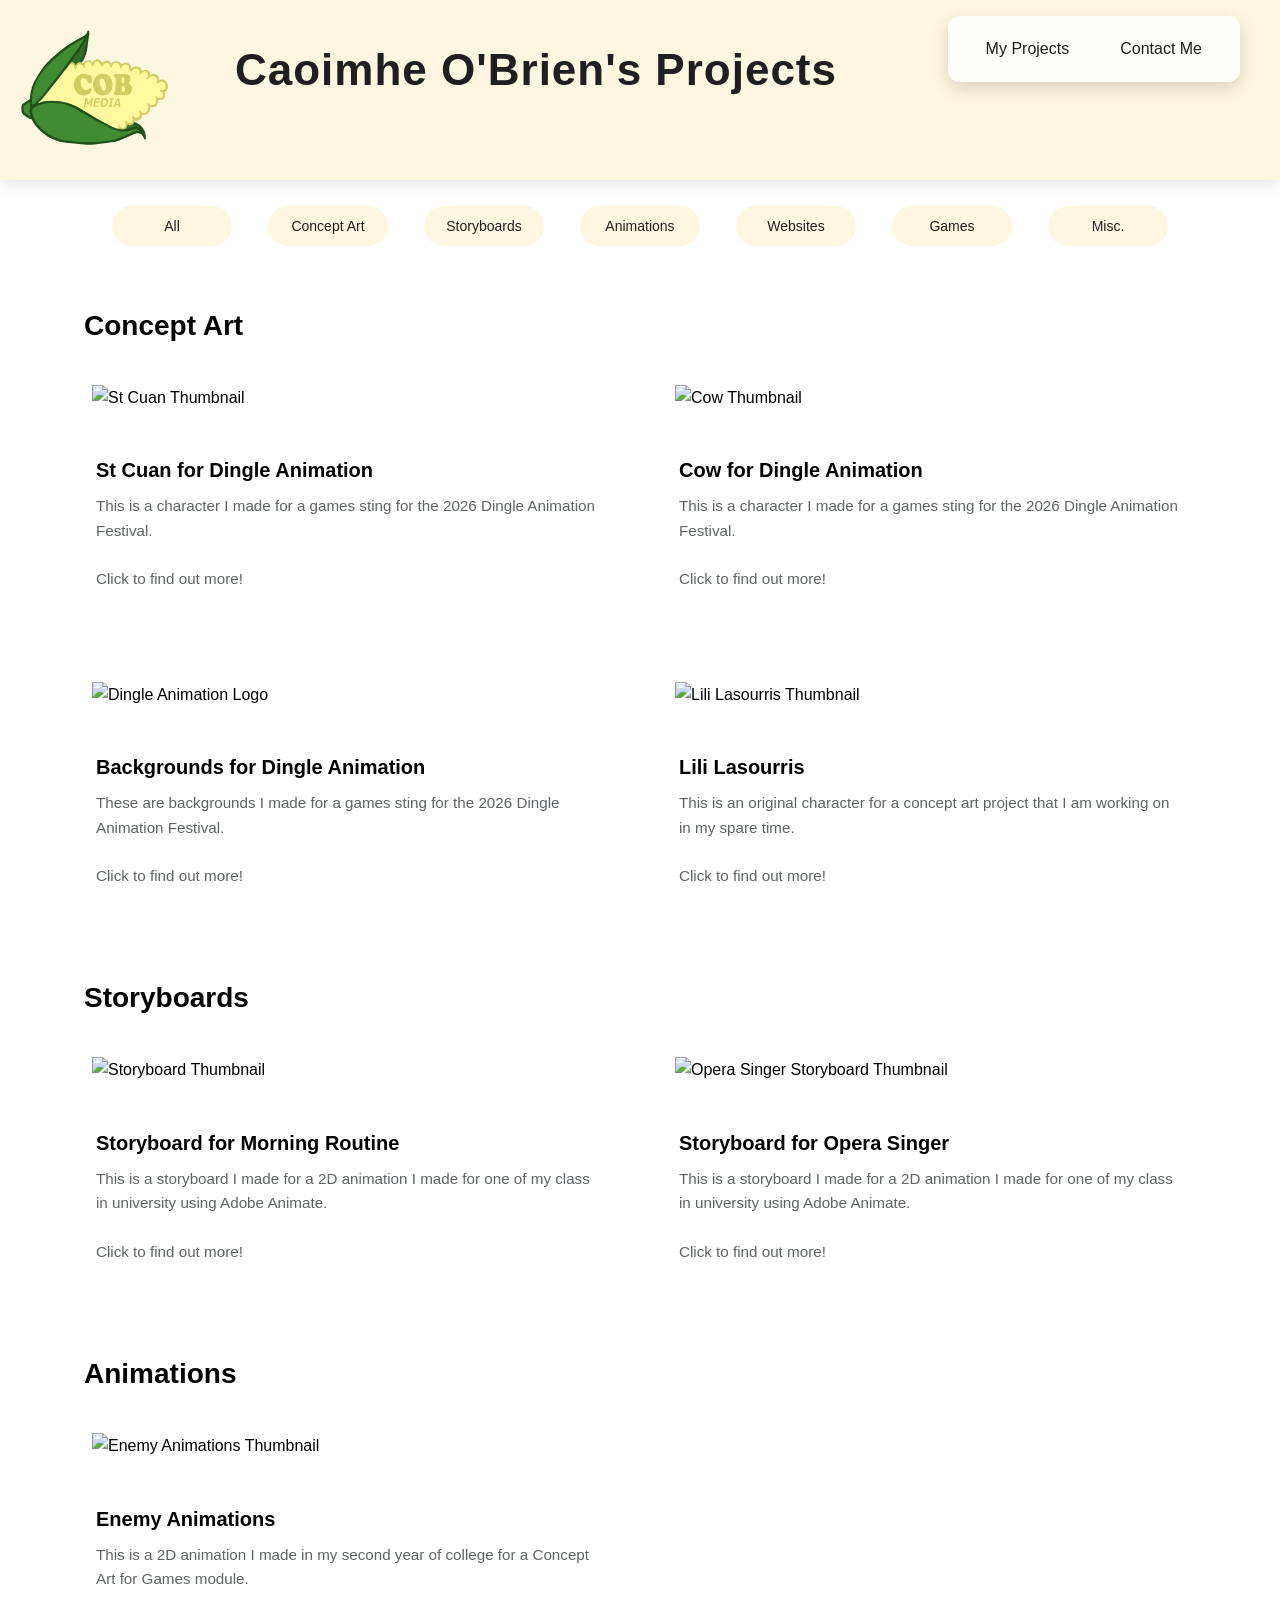
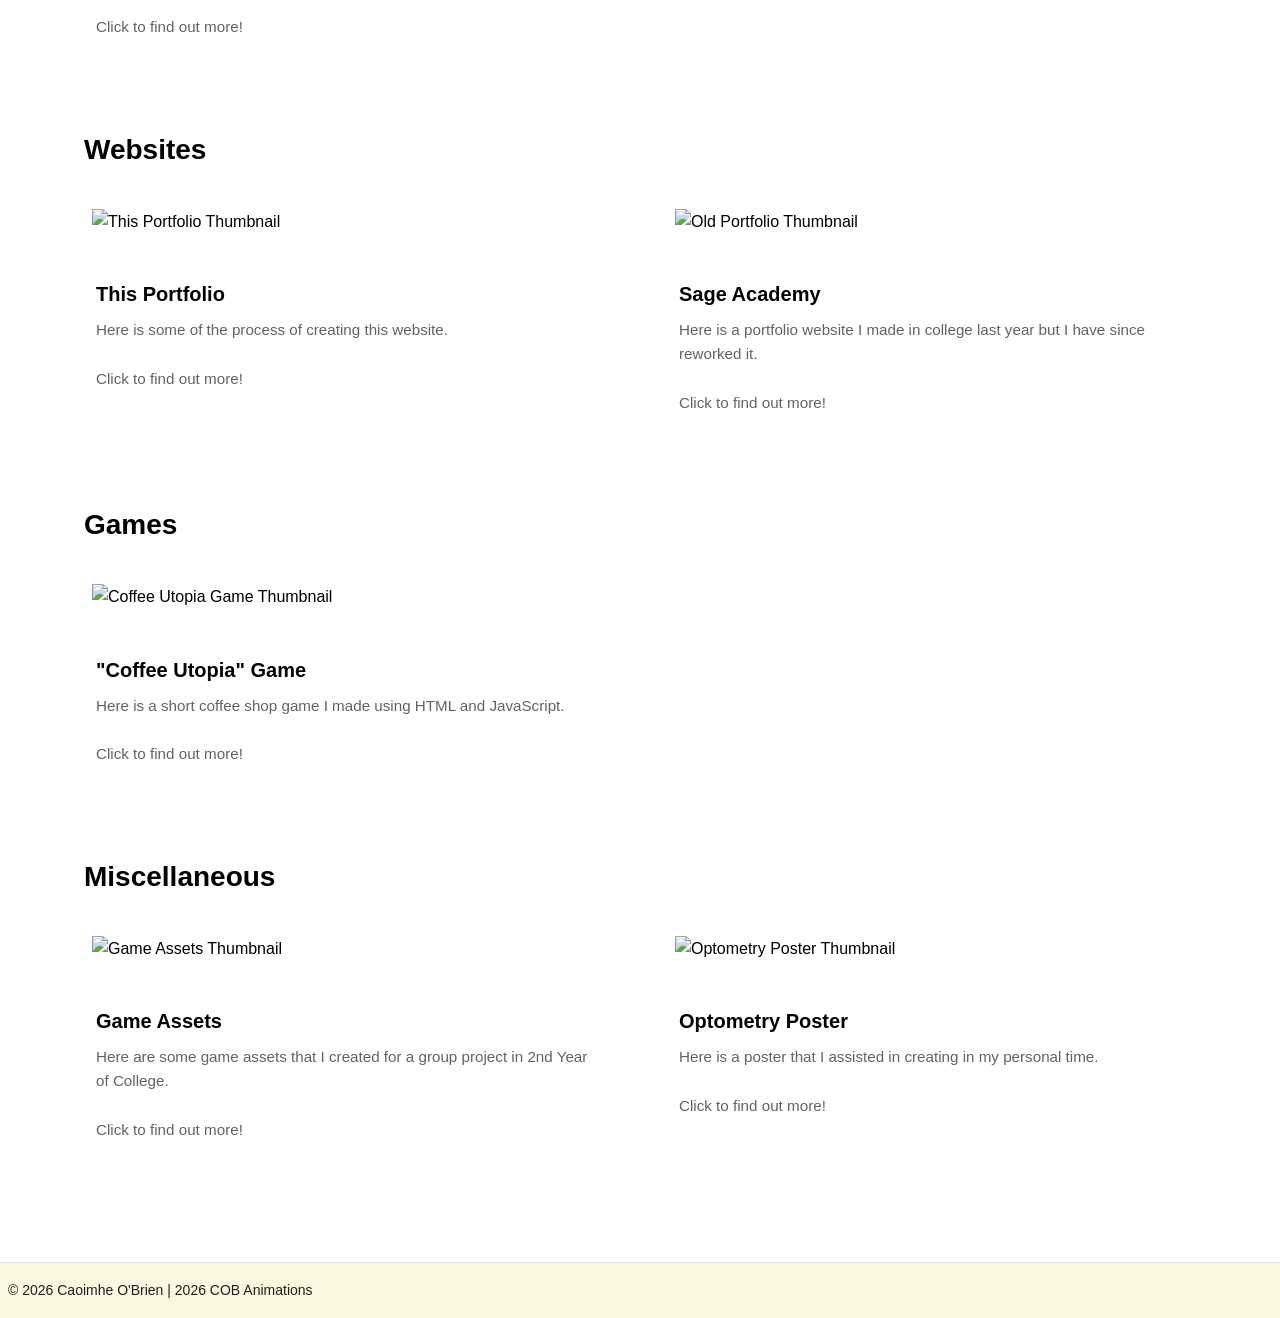
==== animation.html @ addc4f6d "Started on new structre - index, animation.html and uxui.html added" ====
<!DOCTYPE html>
<html lang="en">
<head>
    <!--@author Caoimhe O'Brien -->
    <meta charset="UTF-8">
    <meta name="viewport" content="width=device-width", initial-scale="1.0">
    <title>Caoimhe O'Brien Portfolio</title>
    <link rel="stylesheet" href="style.css">
    <link rel="icon" type="image/x-icon" href="Assets/Logos/cob_animations_logo_transparent.png">
</head>

<body>
    <header class="header">
        <div class="container">
            <div class="logo">
                <img src="Assets/Logos/cob_animations_logo_transparent.png" alt="Logo" id="logo-image">
            </div>
            <div id="PageTitle">
                <h1>Caoimhe O'Brien's Projects</h1>
            </div>
            <nav class="nav">
                <button class="hamburger" id="hamburger">
                    ☰
                </button>

                <ul class="nav-list">
                    <li id="projectsLink"><a href= "index.html" class="nav-link">My Projects</a></li>
                    <li id="contactLink"><a href="contact.html" class="nav-link">Contact Me</a></li>
                </ul>
            </nav>
        </div>
    </header>

    <div id="optionFilterBar">
            <button class ="filterButton" data-filter="all">All</button>
            <button class ="filterButton" data-filter="conceptArt">Concept Art</button>
            <button class ="filterButton" data-filter="storyboard">Storyboards</button>
            <button class ="filterButton" data-filter="animation">Animations</button>
            <button class ="filterButton" data-filter="website">Websites</button>
            <button class ="filterButton" data-filter="game">Games</button>
            <button class ="filterButton" data-filter="misc">Misc.</button>
    </div>

<main>
    <div id="projectsContainer">
        <div class ="section" data-category="conceptArt">
            <h1 data-category="conceptArt">Concept Art</h1>
            <div id="conceptArts">
                <div class="project" data-category="conceptArt" data-modal = "stCuanModal">
                    <img class="thumbnail" src="Assets/ConceptArt/St Cuan Thumbnail.png" alt="St Cuan Thumbnail">
                    <div class="TextDescription">
                        <h2>St Cuan for Dingle Animation</h2>
                        <p>This is a character I made for a games sting for the 2026 Dingle Animation Festival.
                        <br><br>Click to find out more!</p>
                    </div>
                </div>
                <div class="project" data-category="conceptArt" data-modal = "cowModal">
                    <img class="thumbnail" src="Assets/ConceptArt/CowThumbnail.png" alt="Cow Thumbnail">
                    <div class="TextDescription">
                        <h2>Cow for Dingle Animation</h2>
                        <p>This is a character I made for a games sting for the 2026 Dingle Animation Festival.
                        <br><br>Click to find out more!</p>
                    </div>
                </div>
                <div class="project" data-category="conceptArt" data-modal = "stingBGModal">
                    <img class="thumbnail" src="Assets/ConceptArt/AD - Logo BW - Horinzontal.png" alt="Dingle Animation Logo">
                    <div class="TextDescription">
                        <h2>Backgrounds for Dingle Animation</h2>
                        <p>These are backgrounds I made for a games sting for the 2026 Dingle Animation Festival.
                        <br><br>Click to find out more!</p>
                    </div>
                </div>
                <div class="project" data-category="conceptArt" data-modal="LiliLasourrisModal">
                    <img class="thumbnail" src="Assets/ConceptArt/Lili Lasourris Thumbnail.png" alt="Lili Lasourris Thumbnail">
                    <div class="TextDescription">
                        <h2>Lili Lasourris</h2>
                        <p>This is an original character for a concept art project that I am working on in my spare time. 
                        <br><br>Click to find out more!</p>
                    </div>
                </div>
            </div>
        </div>
        <div class="section" data-category="storyboard">
            <h1 data-category="storyboard">Storyboards</h1>
            <div id="storyboards">
                <div class="project" data-category="storyboard" data-modal = "MorningRoutineStoryboards">
                    <img class="thumbnail" src="Assets/ConceptArt/Storyboard_MorningRoutine_AllBoards.png" alt="Storyboard Thumbnail">
                    <div class="TextDescription">
                        <h2>Storyboard for Morning Routine</h2>
                        <p>This is a storyboard I made for a 2D animation I made for one of my class in university using Adobe Animate.
                        <br><br>Click to find out more!</p> 
                    </div>
                </div>
                <div class="project" data-category="storyboard" data-modal="operaSingerStoryboard">
                    <img class="thumbnail" src="Assets/Storyboard/Opera Singer Thumbnail.png" alt="Opera Singer Storyboard Thumbnail">
                    <div class="TextDescription">
                        <h2>Storyboard for Opera Singer</h2>
                        <p>This is a storyboard I made for a 2D animation I made for one of my class in university using Adobe Animate.
                        <br><br>Click to find out more!</p> 
                    </div>
                </div>
            </div>
        </div>
        <div class ="section" data-category="animation">
            <h1 data-category="animation">Animations</h1>
            <div id="animations">
                <div class="project" data-category="animation" data-modal = "enemiesAnimationModal">
                    <img class="thumbnail" src="Assets/EnemyAnimation/enemy1_idle.gif" alt="Enemy Animations Thumbnail">
                    <div class="TextDescription">
                        <h2>Enemy Animations</h2>
                        <p>This is a 2D animation I made in my second year of college for a Concept Art for Games module.
                        <br><br>Click to find out more!</p>
                    </div>
                </div>
                <div class="empty" data-category="animation">
                    <!--Empty "project block" to keep the grid happy-->
                </div>
            </div>
        </div>
        <div class ="section" data-category="website" >
            <h1 data-category="website">Websites</h1>
            <div id="websites">
                <div class="project" data-category="website" data-modal = "thisPortfolioModal">
                    <img class="thumbnail" src="Assets/Caoimhe_lOGO_NoBG.png" alt="This Portfolio Thumbnail"> 
                    <div class="TextDescription">
                        <h2>This Portfolio</h2>
                        <p>Here is some of the process of creating this website. 
                        <br><br>Click to find out more! </p>
                    </div>
                </div>
                <div class="project" data-category="website" data-modal = "SageAcademyModal">
                    <img class="thumbnail" src="Assets/SageAcademy/SageAcademy1.png" alt="Old Portfolio Thumbnail">
                    <div class="TextDescription">
                        <h2>Sage Academy</h2>
                        <p>Here is a portfolio website I made in college last year but I have since reworked it. 
                        <br><br>Click to find out more!</p>
                    </div>
                </div>
            </div>
        </div>
        <div class ="section" data-category="game">
            <h1 data-category="game">Games</h1>
            <div id="games">
                <div class="project" data-category="game" data-modal = "coffeeUtopiaModal">
                    <img class="thumbnail" src="Assets/Game/coffeeUtopia_Thumbnail.png" alt="Coffee Utopia Game Thumbnail">
                    <div class="TextDescription">
                        <h2>"Coffee Utopia" Game</h2>
                        <p>Here is a short coffee shop game I made using HTML and JavaScript.
                        <br><br>Click to find out more!</p>
                    </div>
                </div>

                <div class="empty" data-category="game">
                    <!--Empty "project block" to keep the grid happy-->
                </div>
            </div>
        </div>

        <div class ="section" data-category="misc">
            <h1>Miscellaneous</h1>
            <div id="misc">
                <div class="project" data-category="misc" data-modal = "gameAssetsModal">
                    <img class="thumbnail" src="Assets/GameAssetsroject/menu_screen.png" alt="Game Assets Thumbnail">
                    <div class="TextDescription">
                        <h2>Game Assets</h2>
                        <p>Here are some game assets that I created for a group project in 2nd Year of College.
                        <br><br>Click to find out more!</p>
                    </div>
                </div>
                <div class="project" data-category="misc" data-modal="optometryPosterModal">
                    <img class="thumbnail" src="Assets/OptometryPoster.jpg" alt="Optometry Poster Thumbnail">
                    <div class="TextDescription">
                        <h2>Optometry Poster</h2>
                        <p>Here is a poster that I assisted in creating in my personal time.
                        <br><br>Click to find out more!</p>
                    </div>
                </div>
            </div>
        </div>
    </div> <!-- End of projectsContainer -->
</main>


<!--Modals-->

<!------------------CONCEPT ART----------------------------->
<div id="stCuanModal" class="modal">
    <span class="close">&times;</span>
    <div class="modalContent">
        <h2>Behind This Project</h2>
            <div>
            <p>This is a character that I created for our Dingle Animation 2025 Sting. The theme was "An Phiast's Untold Story" so we decided that our would be "An Phiast, An Spiaire" so An Phiast was an undercover spy that went around to different villages making sure that there is no evil animals. 
                <br> <br>St Cuan is the villain of the game. I explored different styles and shapes for the character, I knew  I wanted him to have a long, looming presence and to be quite angular to contrast An Phiast. I explored different art styles. 
            </p>
        </div>
        <div class="gallery">
            <button class="previous" onclick="changeSlide(-1)"><</button>
            <div class="modalImage"><img src="Assets/ConceptArt/St Cuan Sketches.png" alt="Primary sketches">These are primary sketches for St Cuan.</div>
            <div class="modalImage"><img src="Assets/ConceptArt/Slide5.JPG" alt="Character moodboard">This is a moodboard for the character.</div>
            <div class="modalImage"><img src="Assets/ConceptArt/St Cuan's Staff.png" alt="Staff ideas">These are some ideas for St Cuan's staff. This did not make it into the final design or the game</div>
            <div class="modalImage"><img src="Assets/ConceptArt/CharacterTurnaround.png" alt="Final Character turnaround">This is the final character turnaround.</div>
            <button class="next" onclick="changeSlide(1)">></button>
        </div>
    </div>
</div>
<div id="cowModal" class="modal">
    <span class="close">&times;</span>
    <div class="modalContent">
        <h2>Behind This Project</h2>
        <div>
            <p>This is a character that I created for our Dingle Animation 2025 Sting. The theme was "An Phiast's Untold Story" so we decided that our would be "An Phiast, An Spiaire" so An Phiast was an undercover spy that went around to different villages making sure that there is no evil animals. 
                I explored different styles and shapes for the character, I knew I wanted her to be goofy and quite silly as she is a harmless character. She has an attitude and thinks that she is better than everyone so I juxta positioned her confidence with her hair and exaggerated shapes. 
                <br><br> Additionally, I incorporated vibrant colors and dynamic poses to reflect her energetic personality, making her relatable and endearing to the audience. 
                This approach not only enhances her visual appeal but also aligns with the lighthearted theme of the project, inviting viewers to connect with her story.
            </p>
        </div>
        <div class="gallery">
        <button class="previous" onclick="changeSlide(-1)"><</button>
        <div class="modalImage"><img src="Assets/ConceptArt/CowThumbnail.png" alt="Cow Thumbnail">This is a thumbnail for Cow. She is the funny hench-cow of St. Cuan</div>
        <div class="modalImage"><img src="Assets/ConceptArt/Slide6.JPG" alt="Character Moodboard">This is a moodboard for Cow.</div>
        <div class="modalImage"><img src="Assets/ConceptArt/cow.png" alt="Front View of Cow">This is a front view of the Cow character.</div>
        <button class="next" onclick="changeSlide(1)">></button>
        </div>
    </div>
</div>

<div id="stingBGModal" class="modal">
    <span class="close">&times;</span>
    <!-- Modal content -->
    <div class="modalContent">
        <h2>Behind This Project</h2>
        <img class="dingleLogo" src="Assets/ConceptArt/AD - Logo BW - Horinzontal.png" alt="Animation Dingle Logo">
        <div>
            <p>These are some backgrounds that I made for my Dingle Animation Game Sting 2026 I created 2 of the 5 locations for this game. </p>
        </div>
        <div class="gallery">
            <button class="previous" onclick="changeSlide(-1)"><</button>
            <div class="modalImage"><img src="Assets/ConceptArt/Background_AnPhiastCave.png" alt="Background for An Phiast's Cave"><p>This background depicts An Phiast's cave - a moody, atmospheric cavern used in the sting. This is where the characters have their "mission board", which holds their progress in the game.
                <br><br>Key choices: light from outside as the primary rim light, cool ambient fill for depth, textured rock surfaces, subtle fog and light shafts to suggest scale as well as waterfall, and small details (stalactites, stalagmites) to add story.</p>
            </div>
            <div class="modalImage">
                <img src="Assets/ConceptArt/LakeCorrailli.png" alt="Lake Corrailli">
                <p>This background depicts Lake Corrailli - the lake where An Phiast confronts St Cuan (spoiler I'm sorry).
                <br><br>Key choices: Lucious green grass and foilage surrounding the gorgeous blue lake.</p>
            </div>
            <button class="next" onclick="changeSlide(1)">></button>
        </div>
    </div>
</div>


<div id="LiliLasourrisModal" class="modal">
    <span class="close">&times;</span>
    <!-- Modal content -->
    <div class="modalContent">
        <h2>Behind This Project</h2>
        <div>
        <p>This is Lili Lasourris, a character that I made as concept art for a short film, "Lasourris Très Bizarre", which translates to "Very Strange Lasourris". It is a short film set in Marseilles, France which follows Lili, a young girl who is trying her best to navigate the complexities of her daily life.
        <br><br>Lili is a shy, young girl who does not have any whiskers, unlike the other rodents, this makes it hard for people to understand what she's feeling sometimes, she also finds it hard to read other peoples whiskers. She is the youngest of three, with her siblings having moved to the city, but Lili has committed herself to the quiet life.
        <br><br>She is a curious and determined girl who faces various challenges throughout the film as she is not like the other rodents in her village. This short film would explore these of growing up with a neurodivergency, family, culture and rural life.
        <br><br>Lasourris is a play on the words "La Souris" which means "the mouse" in French.
    </p>
        </div>
        <div class="gallery">
            <button class="previous" onclick="changeSlide(-1)"><</button>
            <div class="modalImage"><img src="Assets/ConceptArt/Lili Mouse - Base Design.png" alt="Lili Lasourris"></div>
            <div class="modalImage"><img src="Assets/ConceptArt/Lili Lasourris Moodboard.png" alt="Lili Lasourris Moodboard"></div>
            <div class="modalImage"><img src="Assets/ConceptArt/lilMouse_CharacterExploration.png" alt="Lili Lasourris Character Design"></div>
            <div class="modalImage"><img src="Assets/ConceptArt/lilMouse_Turnaround.png" alt="Lili Lasourris Character Turnaround"></div>
            <div class="modalImage"><video id="liliVideo" width="300" height="400" controls><source src="Assets/ConceptArt/lilMouse_EyeAnimatiom.mp4" type="video/mp4">Oops, this browsers cannot play this video</video></div>
            <button class="next" onclick="changeSlide(1)">></button>
        </div>
    </div>
</div>

<!------------------STORYBOARDS----------------------------->
<div id="MorningRoutineStoryboards" class="modal">
    <span class="close">&times;</span>
    <div class="modalContent">
        <h2>Behind This Project</h2>
        <div>
            <p>These are the storyboards for a 2D animatic I made for one of my class in university using Adobe Animate. The animatic is about a character's morning routine and the storyboards were created to plan out the different scenes and shots.
                <br><br>Our class was told to create a storyboard for "something" and so I decided to put together my morning routine, to reflect on how I take certain, seemingly mundane, aspects of my day for granted. It was also an early morning class so, my morning routine was still on my mind.  
                <br><br>Once I had chosen an idea, I wrote a basic script and colour coded it. Upon finishing the script, I created rough thumbnails for each of the shots. I paid attention to the composition and framing of each panel to ensure that it would be visually appealing and effective in conveying the story.
                <br><br>Using the thumbnails I created an in-depth story board using Adobe Photoshop. I chose not to use colour in my animatic as Ireland most often has dull, foggy mornings. Once I finished the panels I put them together in Adobe Animate and After Effects to add sound and other sound effects that I found on youtube/ recorded myself. All SFX are not copyrighted and are free to use. The vocals were recorded by my classmate; Liam Treacy.
            </p>
        </div>
        <div class="gallery">
            <button class="previous" onclick="changeSlide(-1)"><</button>
            <div class="modalImage"><img src="Assets/ConceptArt/Storyboard_MorningRoutine_AllBoards.png" alt="Storyboard Thumbnail">This is the full storyboard</div>
            <div class="modalImage"><video id="morningRoutineVideo" width="600" height="400" controls><source src="Assets/ConceptArt/MorningRoutine_Animatic.mp4" type="video/mp4">Oops, this browsers cannot play this video</video><br>Here is the animatic from this storyboard.</div>
            <div class="modalImage"><img src="Assets/ConceptArt/Amy_ShouldersBackDown.png" alt="Concept art of Amy the main character">Concept art of the "Amy", the character in the animatic.</div>
            <div class="modalImage"><img src="Assets/ConceptArt/Morning Routine Script.png" alt="Panel 3 of the storyboard">Here is the end of the script with my notes highlighted. <br>Yellow was for setting, purple for props, blue for character action, red for camera action & effects in green.<br></div>
            <div class="modalImage"><img src="Assets/ConceptArt/1.png" alt="First panel of the storyboard">First panel of the storyboard with the notes from my script.</div>
            <div class="modalImage"><img src="Assets/ConceptArt/2_NoAmy.png" alt="Amy's wardrobe">Amy's Wardrobe - the background of panel 2 without Amy</div>
            <div class="modalImage"><img src="Assets/ConceptArt/2.png" alt="Panel 2 of the storyboard">Panel 2 of the storyboard - with Amy and my notes.</div>
            <div class="modalImage"><img src="Assets/ConceptArt/7.png" alt="7th panel of the storyboard">Seventh panel of the storyboard</div>
            <div class="modalImage"> <img src="Assets/ConceptArt/8_CarGone_notpanel.png" alt="Moodboard for the animation">Town background in the animatic</div>
            <div class="modalImage"><img src="Assets/ConceptArt/11.png" alt="Final panel of the storyboard">Final panel of the storyboard</div>
            <button class="next" onclick="changeSlide(1)">></button>
        </div>
    </div>
</div>

<div id="operaSingerStoryboard" class="modal">
    <span class="close">&times;</span>
    <div class="modalContent">
        <h2>Behind This Project</h2>
        <div>
            <p>These are the storyboards for a 2D animation I made for one of my class in university using Adobe Animate. We had to create an "unconventional representation of time".
            <br><br>I started by throwing all my ideas into a mindmap using Figma, then from those ideas I took my top 3 and presented them to my lecturer. Based on his advice and insight, I chose my idea which I named "The Celestial Performer". Originally I wanted to depict a dancer moving across the stage but due to time constaints I went with a singer instead as it still conveyed the spirit of the idea.
            <br><br>
            </p>
        </div>
        <div class="gallery">
            <button class="previous" onclick="changeSlide(-1)"><</button>
            <div class="modalImage"><img src="Assets/Storyboard/Opera Singer with Moon Clock Full Storyboard.png" alt="Full storyboard for Opera Singer with Moon Clock"></div>
            <div class="modalImage"><img src="Assets/Storyboard/Opera Singer Brainstorm.png" alt="Brainstorm of ideas for unconventional representation of time"></div>
            <button class="next" onclick="changeSlide(1)">></button>
        </div>
    </div>
</div>
<!------------------ANIMATIONS----------------------------->
<div id="enemiesAnimationModal" class="modal">
    <span class="close">&times;</span>
    <!-- Modal content -->
    <div class="modalContent">
        <h2>Enemy Animation</h2>
        <div>
            <p>
                I created this 2D animation as part of a Concept Art for Games module in Semester 1 of Year 2 of my degree.
            <br><br>The animation was created using a pixelated art style to give it a retro feel. I used a limited color palette to create a cohesive look and feel for the animation.
            <br><br> I started by sketching out the basic design for the enemy character. I then created a series of frames for the animation using a software called Aesprite, focusing on the movement and actions of the character.
            <br><br> I used a combination of traditional animation techniques and digital tools to create the animation. I made sure to pay attention to the timing and spacing of the animation to ensure that it was smooth and fluid, especially since it was going ot be used in a game.
            <br><br> Overall, I am very happy with how this animation turned out. It showcases my skills as an animator and my ability to create engaging and visually appealing content.
            </p>
        </div>
        <div class="gallery">
        <button class="previous" onclick="changeSlide(-1)"><</button>
        <img class="modalImageEnemy" src="Assets/EnemyAnimation/Enemy_Thumbnail.png" alt="Character Turnaound">
        <img class="modalImageEnemy" src="Assets/EnemyAnimation/enemy1_idle.gif" alt="Enemy Idle Animation">
        <img class="modalImageEnemy" src="Assets/EnemyAnimation/enemy1_shooting.gif" alt="Enemy Attack Cycle Animation">
        <img class="modalImageEnemy" src="Assets/EnemyAnimation/enemy1_expire.gif" alt="Enemy Expire Animation">
        <button class="next" onclick="changeSlide(1)">></button>
        </div>
    </div>
</div>

<!------------------WEBSITES---------------------------
<div id="SageAcademyModal" class="modal">
    <span class="close">&times;</span>
    Modal content 
    <div class="modalContent">
        <h2>Sage Academy</h2>
        <div>
            <p>Here is the link to the live page for this website: <a href="https://caoimheobrien.github.io/WebUIDesign_2025GroupProject/">Sage Academy Live link</a></p>
            <p>Here is the link to the GitHub repo: <a href="https://github.com/CaoimheOBrien/WebUIDesign_2025GroupProject">GitHub Link</a></p>
            <p>
                This website was created as a group project for my Web UI Design module in Semester 2 of Year 2 of my degree.
                <br><br>Our group was tasked with creating a website for a fictional educational institution called "Sage Academy". The website was to be designed to attract potential students and provide information about the courses and programs offered by the academy.
                <br><br>As a group, we started by researching other educational websites to get an idea of what worked well and what didn't. We also brainstormed ideas for the layout and design of the website.
                <br><br>Once we had a solid plan in place, we divided the work among the group members. I moved towards a leadership role in this project, as I had more experience with web design and development than some of the other group members. I took on the role of project manager, ensuring that everyone was on track and that the project was progressing smoothly.
                <br><br>We used PenPot to create wireframes and prototypes for the website. This allowed us to visualize the layout and design of the website before we started coding.
                <br><br>I was tasked with creating the sign-in, contact us, and quizzes pages for the website. I also created several components that were used throughout the site, such as buttons, cards and forms.
                <br><br>We used a combination of HTML, CSS, and JavaScript to create the website. We also made sure to optimize the website for mobile devices, as we knew that many potential students would be accessing the site from their phones.
                <br><br>Overall, I am very proud of the work that our group did on this project. The website turned out great, and I learned a lot about working through conflict resolution and collaboration in a team setting.
            </p>
            <div class="gallery">
                <button class="previous" onclick="changeSlide(-1)"><</button>
                    <div class="modalImage"><img src="Assets/SageAcademy/SageAcademy1.png" alt="Sage Academy page"> This is our home page. There were 2 types of accounts for this website: student and staff member.</div>
                    <div class="modalImage"><img src="Assets/SageAcademy/SageAcademy3.png" alt="Sage Academy page">Upon choosing their affiliation,users are then asked to log in.</div>
                    <div class="modalImage"><img src="Assets/SageAcademy/SageAcademy3.2.png" alt="Sage Academy page">Our sign-in page included fields for username and password, and were checked for validity.</div>
                    <div class="modalImage"><img src="Assets/SageAcademy/SageAcademy3.3.png" alt="Sage Academy page"></div>
                    <div class="modalImage"><img src="Assets/SageAcademy/SageAcademy4.1.png" alt="Sage Academy page">This is the "QUIZ" section, which I worked on. Students could take quizzes provided by their lecturers.</div>
                    <div class="modalImage"><img src="Assets/SageAcademy/SageAcademy4.2.png" alt="Sage Academy page">The users were provided with their answers in real time, set by the lecturer.</div>
                    <div class="modalImage"><img src="Assets/SageAcademy/SageAcademy4.3.png" alt="Sage Academy page"></div>
                    <div class="modalImage"><img src="Assets/SageAcademy/SageAcademy2.png" alt="Sage Academy page">This is the "CONTACT US" page, which I also worked on.</div>
                <button class="next" onclick="changeSlide(1)">></button>
            </div>
        </div>
    </div>
</div>

<div id="oldPortfolioModal" class="modal">
    <span class="close">&times;</span>
    - Modal content -
    <div class="modalContent">
        <h2>My Old Portfolio</h2>
        <img class="modalImageOP" src="Assets/OldPortfolio/OldPortfolio_Thumbnail.png" alt="This Portfolio Thumbnail">
        <div>
            <p>
                Here is the link to the live page for this website: <a href="https://caoimheobrien.github.io/Portfolio_CaoimheOBrien_LiborsClass/">Old Portfolio Live link</a></p>
            <p>Here is the link to the GitHub repository: <a href="https://github.com/CaoimheOBrien/Portfolio_CaoimheOBrien_LiborsClass">Repo for old portfolio</a></p>
            <p> I created this portfolio website as part of my Web UI  a Design module in Semester 2 of Year 2 of my degree.
            <br><br>The website was designed to showcase my skills and experience as a web designer and developer. I wanted to create a website that was visually appealing, easy to navigate, and provided a sense of who I was not only as a designer but also as a creative.
            <br><br> I started out by looking at other portfolio websites for inspiration. I took note of the layouts, color schemes, and typography that I liked and used them to inform my own design. I liked the use of dark colours in a lot of the sites but when I implemented into my own site, I don't think it came across as well.
            <br><br> I used PenPot to create wireframes and prototypes for the website. This allowed me to visualize the layout and design of the website before I started coding.
            <br><br> I used a combination of HTML, CSS, and JavaScript to create the website. I made sure to optimize the website for mobile devices, as I knew that many potential employers would be accessing the site from their phones.
            <br><br> When I first finnished this project I was very happy with its outcome but now I feel that it does not accurately represent my skills and personality as a designer. I have learned a lot since creating this website, so I created a new portfolio that better reflects who I am and what I can do under the guidance of my internship at UNUM.
            </p>
        </div>
        <img class="modalImageOP" src="Assets/OldPortfolio/Notes-and-Research_Portfolio.png" alt="Notes and research on my old portfolio">
        <img class="modalImageOP" src="Assets/OldPortfolio/Portfolio_HOME_old.png" alt="My old portfolio home page">
        <img class="modalImageOP" src="Assets/OldPortfolio/Portfolio_PROJECTS_old.png" alt="My old portfolio projects page">
        <img class="modalImageOP" src="Assets/OldPortfolio/Portfolio_PROJECTS_ReadMoreToggled_old.jpeg" alt="My old portfolio projects page with read more toggled">
        <img class="modalImageOP" src="Assets/OldPortfolio/Portfolio_CONTACT_old.png" alt="My old portfolio contact me page">
    </div>
</div> -->

<!------------------GAMES----------------------------->
<div id="coffeeUtopiaModal" class="modal">
    <span class="close">&times;</span>
    <!-- Modal content -->
    <div class="modalContent">
        <h2>CoffeeUtopia</h2>
        <img class="modalImage" src="Assets/Game/coffeeUtopia_Thumbnail.png" alt="Screenshot of Coffee Utopia Game">
        <div>
            <p>
                I created this 2D game as part of a UI prototyping module in Semester 1 of Year 2 of my degree. Our prompt was to make a game based on the theme of "Utopia" and I felt that my perfect utopia was a nice cozy coffee shop.
                <br><br>I first created all the assets for this game in Aesprite, using a pixelated art style to give it a retro feel. I used a limited color palette to create a cohesive look and feel for the game as I watned it to have a "cozy" vibe.
                <br><br> I then used HTML, CSS, and JavaScript to create the game. This was the first time I had used the canvas function in HTML so it was really fun to explore this because it was like I was coding in C++ which I hadd done in my first year of university.
                <br><br> I made sure to pay attention to the user experience and interface design to ensure that the game was intuitive; just in case a user got confused there is a list of instructions in the top left corner of the game screen. 
                <br><br> Unlike my other projects, this was hosted on codeberg which is an alternative to GitHub, however I prefer GitHub as it is easier to launch pages and more widely used.
                <br><br> Overall, I am very happy with how this game turned out. It showcases my skills as a game designer and my ability to create engaging and visually appealing content.
            </p>
        </div>
        <img class="modalImage" src="Assets/Game/coffeeUtopia_Thumbnail.png" alt="Coffee Utopia Game Screenshot 1">
    </div>
</div>


<!------------------MISC.----------------------------->
<div id="gameAssetsModal" class="modal">
    <span class="close">&times;</span>
    <!-- Modal content -->
    <div class="modalContent">
        <h2>Games Assets</h2>
        <div>
            <p>
                I created these game assets for a project last year in my degree. I used Aesprite to create these pixelated assets.
                <br><br> I created a variety of assets including characters, enemies, and backgrounds. We also had to create 2 spalsh screens for the game so I chose the menu screen and the restart screen.
                <br><br>I used a limited color palette to create a cohesive look and feel for the game. I wanted there to a be a contrast between the characters, enemies and the backgrounds so I used brighter colors for the characters and more muted colors for the backgrounds as well as having a completely different plaette for the enemies.
                <br><br> I made sure to pay attention to the details of each asset, ensuring that they were visually appealing and fit within the overall aesthetic of the game. We were going to code this game but were unable ot complete due to time constraints and clashes without projects going on at the time.
                <br><br> Overall, I am very happy with how these assets turned out.
            </p>
        </div>
        <div class="gallery">
            <button class="previous" onclick="changeSlide(-1)"><</button>
            <img class="modalImage" src="Assets/GameAssetsroject/menu_screen.png" alt="Enemy Animation Thumbnail">
            <img class="modalImage active" src="Assets/GameAssetsroject/restart_screen.png" alt="Game Screenshot 1">
            <img class="modalImage" src="Assets/GameAssetsroject/bg1.png" alt="Game Screenshot background">
            <img class="modalImage" src="Assets/GameAssetsroject/bg2.png" alt="Game Screenshot background">
            <img class="modalImage" src="Assets/GameAssetsroject/enemy1.png" alt="Game Enemy 1">
            <img class="modalImage" src="Assets/GameAssetsroject/enemy2.png" alt="Game Enemy 2">
            <img class="modalImage" src="Assets/GameAssetsroject/hero.png" alt="Game Hero">
            <button class="next" onclick="changeSlide(1)">></button>
        </div>
    </div>
</div>

<div id="optometryPosterModal" class="modal">
    <span class="close">&times;</span>
    <!-- Modal content -->
    <div class="modalContent">
        <h2>Optometry Poster</h2>
        <div>
            <p>
                This is a poster that I worked on in my personal time. I worked with an optometrist to create a poster to highlight certain statistics about eye health that they had recently written a paper on. He wanted an aide for his presentation to the Eurpopean Union of Optometry.
                <br><br> In addition to working with the author on the design and typography of the poster for display I also assisted with the data analysis and am named co-author of this academic peer-reviewed publication which was published / displayed at the 2025 European Academy of Optometry & Optics in Ljubljana. 
                <br><br> I used Adobe Photoshop to create the poster, focusing on a clean and professional design. I used a combination of images and text to create a visually appealing poster that would catch the attention of potential patients.
                <br><br> I made sure to pay attention to the typography and layout of the poster to ensure that it was easy to read and understand. I used a color scheme that was consistent with the optometrist's branding, using blues and greens to create a calming and professional look as well as ensuring that it could be read by people with a variety of different levels of colour blindess. 
                <br><br> Overall, I am very happy with how this poster turned out. It showcases my skills as a graphic designer and my ability to create engaging and visually appealing content. I am also very proud to have co-authored this publication and to have contributed to the field of optometry in this way.
            </p>
        </div>
        <img class="modalImageOPPos" src="Assets/OptometryPoster.jpg" alt="Optometry Poster">
    </div>
</div>

    <script src="script.js"></script>

</body>

<footer>
    <span style="position: static; align-content: end;"><p>&copy; 2026 Caoimhe O'Brien | 2026 COB Animations </p></span>
</footer>
</html>
---- style.css ----
/*Author: Caoimhe O'Brien*/
@charset "UTF-8";

/*----------------------------------------------------------------------------------------------------------------------*/
/* Global Styles */
:root {
    --accent: #004d06;
    --accent-light: #c1e284;
    --light-text: #5f6368;
    --card-bg: #fdf7e1;
    --border-radius: 1.25rem;
    --transition: all 0.3s ease;
    --shadow: 0 4px 16px rgba(0, 0, 0, 0.1);
    --max-width: 1200px;
    --min-height: 60vh;
    --font-heading: 'Poppins', sans-serif;
    --font-body: 'Inter', sans-serif;
}

* {
    margin: 0;
    padding: 0;
    box-sizing: border-box;
}

html, body {
    font-family: var(--font-body);
    color: var(--text-color);
    background-color: var(--bg-color);
    scroll-behavior: smooth;
    line-height: 1.6;
}

img {
    max-width: 100%;
    display: block;
    border-radius: var(--border-radius);
    transition: var(--transition);
}

/*----------------------------------------------------------------------------------------------------------------------*/
/* Header and Navigation Bar Styles */
.header{
    width: 100%;
    height: 180px;
    background: var(--card-bg);
    box-shadow: var(--shadow);
    padding: 1rem 2rem;
    position: relative;
    top: 0;
    animation: fadeIn 0.8s ease;
}

header .container {
    max-width: var(--max-width);
    margin: 0 auto;
    display: flex;
    align-items: center;
    justify-content: space-between;
}


#logo-image {
    width: 150px;
    height: 150px;
    position: absolute;
    top: 20px;
    left: 20px;
    transition: transform 0.5s ease;
    transform-origin: center;
}

#logo-image:hover {
    transform: rotate(-6deg) scale(1.9);
}

#PageTitle h1 {
    font-family: var(--font-heading);
    font-size: 2.75rem;
    color: var(--accent-color);
    letter-spacing: 1px;
    animation: slideUp 0.6s ease-in;
}

#PageTitle{
    position: absolute;
    top: 35px;
    left: 235px;
    font-size: 24px;
    color: #1F1F1F;
    font-weight: 24;
}



nav {
    display: flex;
    gap: 20px;
    align-items: center;
    justify-content: flex-end;
    padding: 10px 20px;
    background: rgba(255, 255, 255, 0.85); 
    border-radius: 12px;
    box-shadow: 0 6px 18px rgba(0, 0, 0, 0.15);
    font-weight: 500;
    transition: all 0.3s ease;
}

nav ul {
    display: flex;
    list-style: none;
    margin: 0;
    padding: 0;
    gap: 15px;
}

nav li a {
    display: flex;
    align-items: center;
    justify-content: center;
    padding: 10px 18px;
    text-decoration: none;
    color: #1f1f1f;
    font-size: 16px;
    border-radius: 8px;
    transition: all 0.3s ease;
}

nav li a:hover {
    background-color: var(--accent-color); 
    color: var(--accent);
    transform: scale(1.1);
    box-shadow: 0 6px 12px rgba(0, 0, 0, 0.2);
}

nav li a.active {
    background-color: #a870c2;
    color: #fff;
}

.hamburger {
    display: none;
    font-size: 1.8rem;
    cursor: pointer;
}

/*----------------------------------------------------------------------------------------------------------------------*/
/* Home Styles */
#homeContainer{
    max-width: var(--max-width);
    min-height: var(--min-height);
    margin: 0 auto;
    display: grid;
}

#homeButtons{
    display: flex;
    align-items: center;
    justify-content: flex-end;
    list-style: none;
    margin: 0;
    padding: 0;
    gap: 15px;
}

.homeButton{
    width: 450px;
    height: 100px;
    margin: 60px;

    background: var(--card-bg);
    border: 4px solid var(--accent-color);
    border-radius: var(--border-radius);
    padding: 1rem 3rem;
    font-size: 48px;
    color: #1F1F1F;
    cursor: pointer;
    transition: var(--transition);
    position: relative;
    overflow: hidden;

}

/*----------------------------------------------------------------------------------------------------------------------*/
/* Filter Bar Styles */
#optionFilterBar{
    display: flex;
    justify-content: center;
    gap: 1rem;
    flex-wrap: wrap;
    animation: fadeIn 0.8s ease;
}

.filterButton{
    width: 150px;
    height: 40px;
    margin: 30px;

    background: var(--card-bg);
    border: 1px solid var(--accent-color);
    border-radius: var(--border-radius);
    padding: 0.6rem 1.2rem;
    font-size: 18px;
    color: #1F1F1F;
    cursor: pointer;
    transition: var(--transition);
    position: relative;
    overflow: hidden;
}


.filterButton:hover{
    background-color: var(--accent-light);
    border-radius: 5px;
    box-shadow: #7f7f7f 2px 2px 2px;
}

.filterButton::before {
    content: '';
    position: absolute;
    inset: 0;
    background: var(--accent-color);
    transform: translateY(100%);
    transition: transform 0.3s ease;
    z-index: 0;
}

.filterButton:hover::before,
.filterButton.active::before {
    transform: translateY(0.2);
}

.filterButton span {
    position: relative;
    z-index: 1;
    color: var(--text-color);
    transition: color 0.3s ease;
}

.filterButton:hover span,
.filterButton.active span {
    color: white;
}

/*----------------------------------------------------------------------------------------------------------------------*/
/* Project Styles */
#projectsContainer{
    max-width: var(--max-width);
    margin: 0 auto;
    padding: 2rem;
    display: grid;
    gap: 3rem;
}

.section h1 {
    font-family: var(--font-heading);
    font-size: 1.75rem;
    color: var(--accent-color);
    border-left: 4px solid var(--accent-color);
    padding-left: 0.75rem;
    margin-bottom: 1rem;
    animation: fadeIn 1s ease;
}

.project {
    border-radius: var(--border-radius);
    overflow: hidden;
    position: relative;
    cursor: pointer;
    transform: translateY(0);
    transition: transform 0.4s ease, box-shadow 0.4s ease;
    animation: fadeIn 1s ease;
}

.project:hover {
    box-shadow: var(--shadow);
    transform: translateY(-10px) scale(1.02);
    box-shadow: 0 8px 24px rgba(0, 0, 0, 0.2);
}

.project:hover::after {
    opacity: 1;
}

p{
    font-size: 14px;
    color: #1F1F1F;
    text-align: left;
}

#websites, #conceptArts, #storyboards, #animations, #games, #misc{
    display: grid;
    grid-template-columns: repeat(auto-fit, minmax(400px, 1fr));
    gap: 30px;
}


.TextDescription{
    padding: 1.5rem;
    transition: transform 0.3s ease;
}

.project:hover .TextDescription {
    transform: translateY(-4px);
}

.TextDescription h2 {
    font-family: var(--font-heading);
    font-size: 1.25rem;
    color: var(--text-color);
    margin-bottom: 0.5rem;
}

.TextDescription p {
    color: var(--light-text);
    margin-bottom: 1rem;
    font-size: 0.95rem;
}

.project img.thumbnail {
    width: 70%;
    max-width: fit-content;
    max-height: 220px;
    padding: 20px; 
    object-fit: cover;
    transition: transform 0.5s ease;
    transform-origin: center center;
}

.project:hover img.thumbnail {
    transform: scale(1.1) translateY(-5px);
}


.readMoreBtn::before {
    content: '';
    position: absolute;
    inset: 0;
    background: rgba(255, 255, 255, 0.2);
    transform: translateX(-100%);
    transition: transform 0.3s ease;
}

.readMoreBtn:hover::before {
    transform: translateX(0);
}

.readMoreBtn:hover {
    background: #3ba76c;
    transform: scale(1.05);
}


/*----------------------------------------------------------------------------------------------------------------------*/
/*Contacts */

#contactContainer{
    width: 80%;
    max-width: 2080px;
    padding: 15px;
    text-align: left;
    margin: auto; 
}


.contactTable{
    width: 80%;
    margin-left: auto; 
    margin-right: auto;
}

td{
    padding: 10px;
}

.icon{
    width: 40px;
    height: 40px;

    margin-top: auto;
    margin-left: auto;
}

#aboutMeAside{
    width: 50%;
    max-width: 350px;
    margin: 4rem 2rem;
    padding: 1rem;
    float: right;
    background: var(--accent-light);
    border-radius: var(--border-radius);
    box-shadow: var(--shadow);
    text-align: center; 
    z-index: 200;
}

#profile-pic{
    width: 200px;
    margin: auto; 
}
/*----------------------------------------------------------------------------------------------------------------------*/
/*Modal Styles */
.modal {
    display: none;
    position: fixed;
    z-index: 50;
    left: 0;
    top: 0;
    margin: auto; 
    width: 100%;
    min-width: 100px;
    max-width: 2800px;
    height: 100%;
    max-height: 120vh;
    background: rgba(10, 10, 10, 0.7);
    overflow: auto;
    animation: fadeIn 0.5s ease forwards;
    backdrop-filter: blur(4px);
}

.modalContent {
    background: var(--card-bg);
    margin: 5% auto;
    padding: 2rem;
    margin-bottom: 4rem;
    border-radius: var(--border-radius);
    box-shadow: var(--shadow);
    overflow-y: auto;
    width: 100%;
    max-width: 1300px;
    animation: slideUp 0.5s ease;
}

.modalContent h2 {
    color: var(--accent-color);
    font-family: var(--font-heading);
    margin-bottom: 1rem;
}
#empty{
    display: hidden;
}
.modal img {
    margin: 1rem 0;
    padding: 2px;
    border-radius: var(--border-radius);
    transition: transform 0.3s ease;
    max-width: 800px; 
}

.modal img:hover {
    transform: scale(1.03);
}

.close {
    position: absolute;
    top: 1rem;
    right: 2rem;
    font-size: 2rem;
    color: white;
    cursor: pointer;
    transition: var(--transition);
}

.close:hover {
    color: var(--accent-color);
    transform: rotate(90deg);
}


#modalImage_NotesonOld{
    width: 500px;
    margin: 10px;
    padding: 10px;
}

.SgAImage, .modalImageOP, .modalImageCU{
    width: 600px;
    margin: 10px;
    padding: 10px;
}

.modalImageOPPos{
    width:300px;
    margin: 10px;
}

/* Gallery Element in the Modal */
.gallery {
    display: flex;
    align-items: center;
    justify-content: center;
    gap: 10px;
}

.modalImage, .modalImageEnemy {
    display:none; 
    max-width: 70%;
    max-height: 80vh;
    min-height: 30vh; 
    align-items: center;
}

.modalImage.active, .modalImageEnemy.active {
    display: block;
}

button.previous, button.next {
    font-size: 2rem;
    background: none;
    border: none;
    color: var(--accent);
    cursor: pointer;
}

/* ---------- FOOTER ---------- */
footer {
    text-align: center;
    padding: 1rem 0.5rem;
    background: var(--card-bg);
    color: var(--light-text);
    margin-top: 3rem;
    bottom: 0;
    border-top: 1px solid #e5e5e5;
    animation: fadeIn 0.8s ease;
}

/* ---------- ANIMATIONS ---------- */
@keyframes fadeIn {
    from { opacity: 0; transform: translateY(10px); }
    to { opacity: 1; transform: translateY(0); }
}

@keyframes slideUp {
    from { transform: translateY(40px); opacity: 0; }
    to { transform: translateY(0); opacity: 1; }
}

/* ---------- RESPONSIVE ---------- */

/* Width: 1569px (for filter buttons */
@media (max-width: 1569px) {
    /* Filters */
    #optionFilterBar {
        gap: 1rem;
        padding: 1rem;
    }

    .filterButton {
        width: 120px;
        margin: 10px;
        font-size: 14px;
    }

    #aboutMeAside{
        max-width: 300px;
        font-size: 12px;
    }

    .contactTable{
        max-width: 900px;
        width: 100%;
    }

}

@media (max-width: 1475px) { /*For contact table*/
    .contactTable{
        max-width: 800px;
    }
}

@media (max-width: 1360px) { /*For modal content & contact table*/
    /* Modal */
    .modalContent {
        max-width: 1000px;
        padding: 1.5rem;
    }

    .contactTable{
        max-width: 700px;
    }
}

@media (max-width: 1280px) { /*contact table*/
    .contactTable{
        width: 100%;
        max-width: 650px;
    }

    .icon{
        width:35px; 
        height: 35px;
    }

    td{
        padding: 5px;
    }

    #aboutMeAside{
        width: 100%;
        max-width: 275px;
    }

    #profile-pic{
        width: 150px;
    }
    .aboutMeAside h2 {
        font-size: 1rem;
    }
}

@media (max-width: 1210px) {

    .header{
        height: auto;
        padding: 1rem;
    }


    #logo-image {
        position: relative;
        width: 140px;
        height: auto;
        top: 0;
        left: 0;
        margin: 0 auto;
    }

    #PageTitle {
        position: static;
        top: 0;
        left: 10;
        text-align:left;
        width: 60%;
    }

    #PageTitle h1 {
        font-size: 2rem;
        line-height: 1.2;
        color: --var(--accent-color);
    }

    nav {
        width: auto;
        background: transparent;
        box-shadow: none;
        padding: 0;
        position: static;
    }

    nav ul {
        display: flex;
        flex-direction: column;
        position: fixed;
        top: 0;
        right: -100%;
        width: 280px;
        height: 15vh;

        padding: 1rem 1.5rem 2rem;
        gap: 0.5rem;

        background: var(--card-bg);
        box-shadow: -4px 0 20px rgba(0,0,0,0.15);

        transition: right 0.3s ease;
        z-index: 1000;
    }

    nav ul.show {
        right: 0;
    }
    nav li a {
        width: 100%;
        text-align: center;
        padding: 12px;
        background-color: #ffffff;
        box-shadow: 0 6px 12px rgba(0, 0, 0, 0.2);
    }

    /* Hamburger */
    .hamburger {
        display: inline-flex;
        position: absolute;
        top: 25px;
        right: 20px;
        font-size: 2rem;
        border: none;
        border-radius: 0.75rem; 
        background: white;
        padding: 0.5rem;
        color: #1F1F1F;
        cursor: pointer;
    }

    /* Filters */
    #optionFilterBar {
        gap: 0.5rem;
        padding: 1rem;
    }

    .filterButton {
        width: 140px;
        margin: 10px;
        font-size: 16px;
    }

    /* Projects */
    #projectsContainer {
        padding: 1rem;
        width: 80%;
        margin: 0 auto;
    }

    #websites,
    #conceptArts,
    #storyboards,
    #animations,
    #games,
    #misc {
        grid-template-columns: repeat(2, minmax(280px, 1fr));
        gap: 20px;
    }

    /*  The projects*/
    .project img.thumbnail {
        width: 100%;
        object-fit: contain;
        max-width: 100%;
        height: 120px;
        padding: 0;
    }

    .TextDescription {
        padding: 1rem;
    }

    .TextDescription h2 {
        font-size: 1.1rem;
    }

    .modal img,
    .SgAImage,
    .modalImageOP,
    .modalImageCU,
    #modalImage_NotesonOld {
        width: 100%;
        max-width: 100%;
        height: auto;
    }

    .modalImageEnemy{
        max-width: 500px; 
    }
    button.previous,
    button.next {
        font-size: 1.5rem;
    }

    table {
        width: 100%;
        max-width: 500px;
    }

    .contactTable {
        width: 100%;
        font-size: 12px;
    }

    #aboutMeAside p{
        font-size: 11px;
    }

    #contactItem {
        justify-content: center;
    }

    .icon{
        width: 30px;
        height: 30px;
        margin: 0 auto;
    }
}

@media (max-width: 1199px) {
    .contactTable {
        width: 100%;
        font-size: 12px;
        max-width: 550px;
    }

    #aboutMeAside p{
        font-size: 12px;
    }

    #contactItem {
        justify-content: center;
    }

    #profile-pic{
        width: 80px;
    }

}
/* Again for modal content */
@media (max-width: 1084px) {
    /* Modal */
    .modalContent {
        width: 70%;
        max-width: 900px;
        padding: 1.5rem;
    }

    .contactTable{
        max-width: 500px;
    }

    td{
        padding: 1px;
    }

    #aboutMeAside{
        max-width: 200px;
    }

    #aboutMeAside p{
        font-size: 10px;
    }

    #morningRoutineVideo{
        width: 100%;
        max-width: 500px;
        max-height: 300px;
    }
}

@media(max-width: 870px){
    .contactTable{
        width: 100%;
        font-size: 14px;
        max-width: 650px;
    }

    #aboutMeAside{
        width: 100%;
        max-width: 655px;
        float: none;
        margin: 1rem auto;
    }

    #aboutMeAside h2 {
        font-size: 2rem;
    }

    #aboutMeAside p{
        font-size: 14px;
    }

    #profile-pic{
        width: 150px;
    }

    .modalImageEnemy{
        max-width: 400px !important;
    }
}

@media (max-width: 700px) {
    .contactTable{
        max-width: 500px;
    }

    td{
        padding: 0.7px;
    }

    #aboutMeAside{
        max-width: 400px;
    }

    #profile-pic{
        width: 100px;
    }

    .icon{
        width: 100px;
    }
}

/*Mobile*/
@media (max-width: 600px) {

    .header {
        padding: 1rem 0.75rem;
    }

    #logo-image {
        width: 90px;
    }
    #PageTitle h1 {
        font-size: 1rem;
    }

    nav {
        padding: 0.25rem;
        border-radius: 10px;
        width:fit-content;
    }

    nav li a {
        font-size: 12px;
        padding: 10px;
    }

    .hamburger {
        top: 10px;
        right: 15px;
        font-size: 1.8rem;
    }

    /* Filters */
    .filterButton {
        width: 100%;
        max-width: 100px;
        height: auto;
        padding: 10px;
        font-size: 12px;
        margin: 5px 0;
    }

    /* Sections */
    .section h1 {
        font-size: 1.5rem;
    }

    /* Project Cards */
    #websites,
    #conceptArts,
    #storyboards,
    #animations,
    #games,
    #misc {
        grid-template-columns: 1fr;
    }

    .project {
        width: 100%;
    }

    .project img.thumbnail {
        height: auto;
        max-height: 220px;
    }

    .TextDescription h2 {
        font-size: 1rem;
    }

    .TextDescription p {
        font-size: 0.9rem;
    }

    p {
        font-size: 13px;
    }

    /* Modal */
    .modal {
        min-width: 100%;
    }

    .modalContent {
        width: 95%;
        padding: 1rem;
        max-width: 550px;
        min-width: 260px; 
        margin-top: 20%;
    }

    .close {
        top: 10px;
        right: 15px;
        font-size: 1.5rem;
    }

    /* Gallery */
    button.previous,
    button.next {
        font-size: 1.25rem;
    }

    .modalImageEnemy{
        max-width: 250px !important;
    }
    /* Contact */
    #contactContainer {
        width: 80%;
    }

    .icon {
        width: 70px;
    }

    .contactTable {
        max-width: 400px;
        font-size: 10px;
    }

    #aboutMeAside{
        max-width: 350px;
        margin: 1rem auto;
    }

    #aboutMeAside h2 {
        font-size: 0.5rem;
    }

    #aboutMeAside p{
        font-size: 9px;
    }
    footer {
        font-size: 0.85rem;
        padding: 1rem;
        width: 100%;
    }
}

@media (max-width: 475px) {
    .section h1 {
        font-size: 1.25rem;
    }

    #contactContainer h1{
        font-size: 1.25rem;
    }

    #contactContainer p{
        font-size: 10px;
    }
    .contactTable {
        max-width: 300px;
        font-size: 8px;
    }

    #aboutMeAside{
        max-width: 300px;
    }

    #profile-pic{
        width: 65px;
        border-radius: 0%;
    }

    td{
        padding: 0.2px;
    }

    .EnemyImage{
        width: 100%;
        max-width: 50px;
    }

    #liliVideo{
        width: 100%;
        max-width: 200px;
        max-height: 300px;
    }
}

@media(max-width: 375px){
    .contactTable {
        max-width: 250px;
        font-size: 6.5px;
    }

    #aboutMeAside{
        max-width: 250px;
    }

    #aboutMeAside p{
        font-size: 8px;
    }

    #profile-pic{
        width: 50px;
        border-radius: 0%;
    }

    .modalImageEnemy{
        max-width: 230px !important;
    }
}

@media(max-width: 320px){
    .contactTable {
        max-width: 240px;
        font-size: 6px;
    }

    #aboutMeAside{
        max-width: 240px;
    }

    #aboutMeAside p{
        font-size: 7px;
    }

    .icon{
        height: 20px;
    }
}
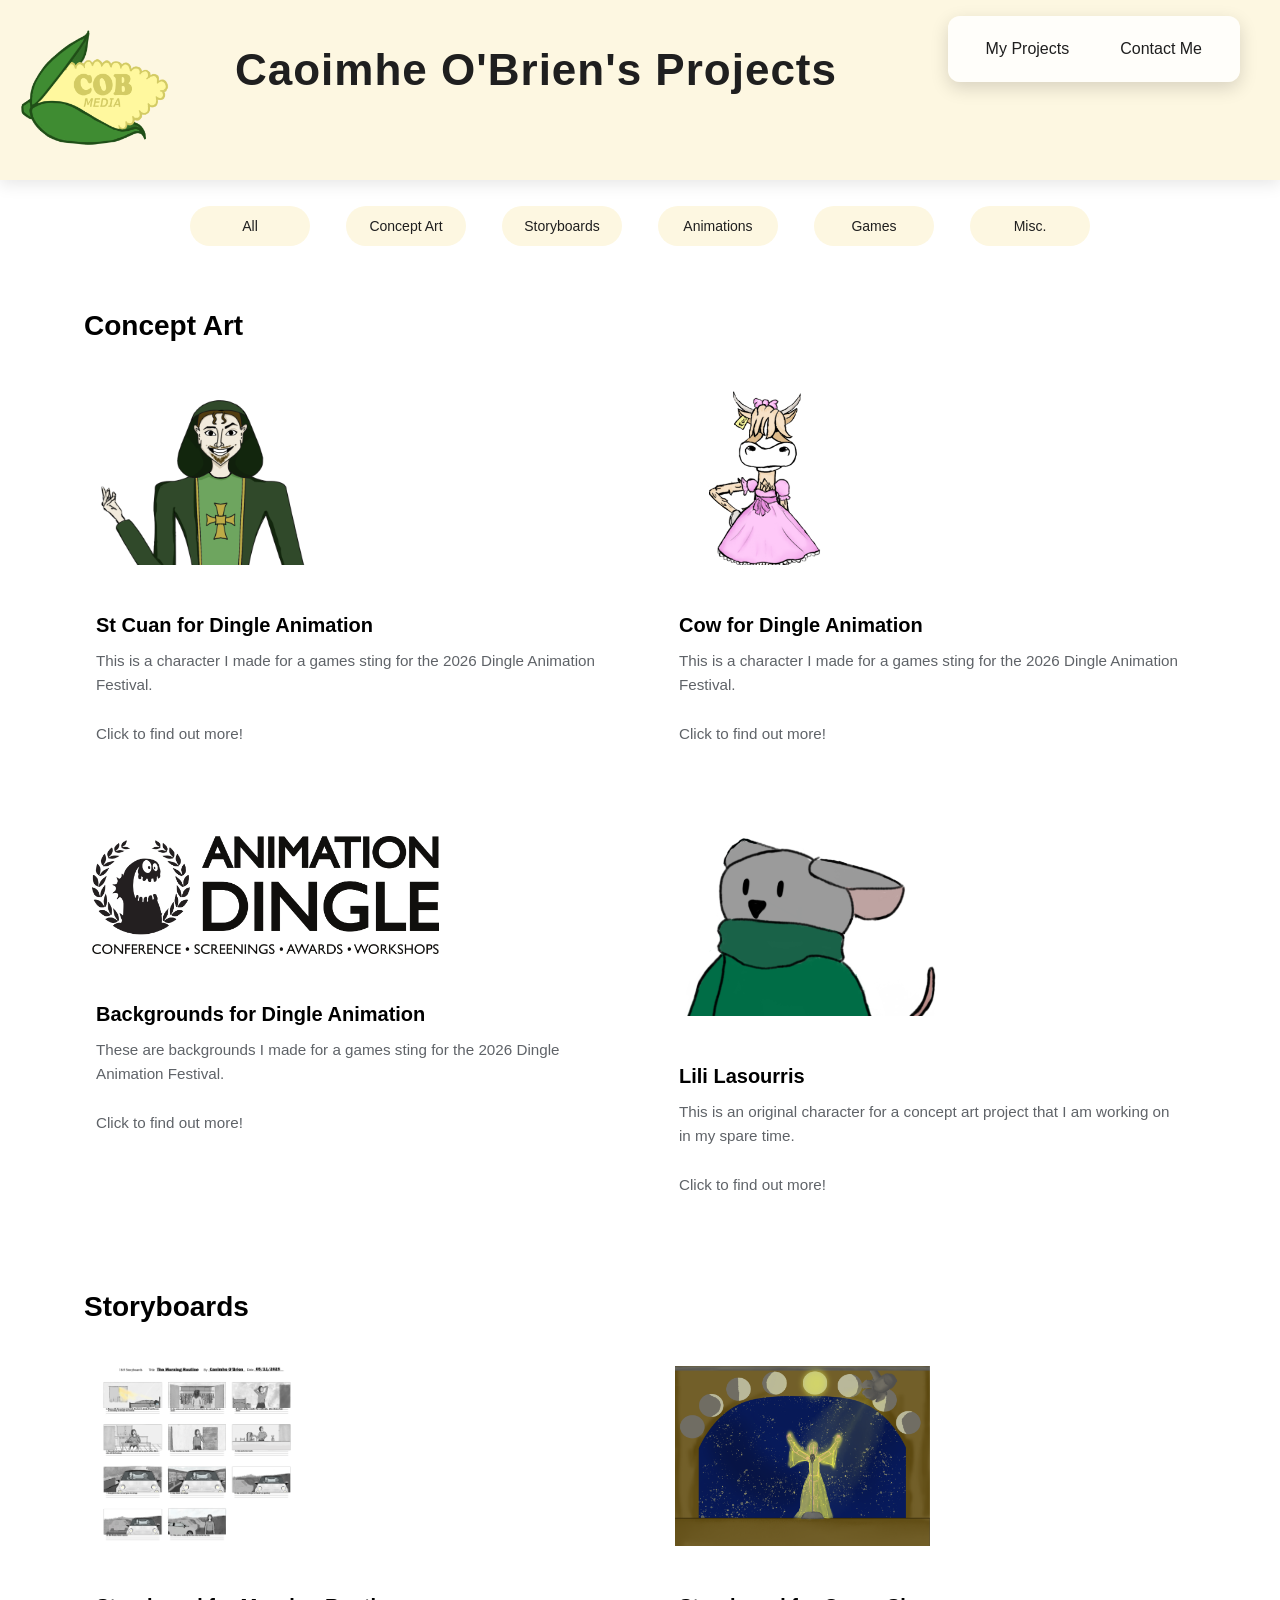
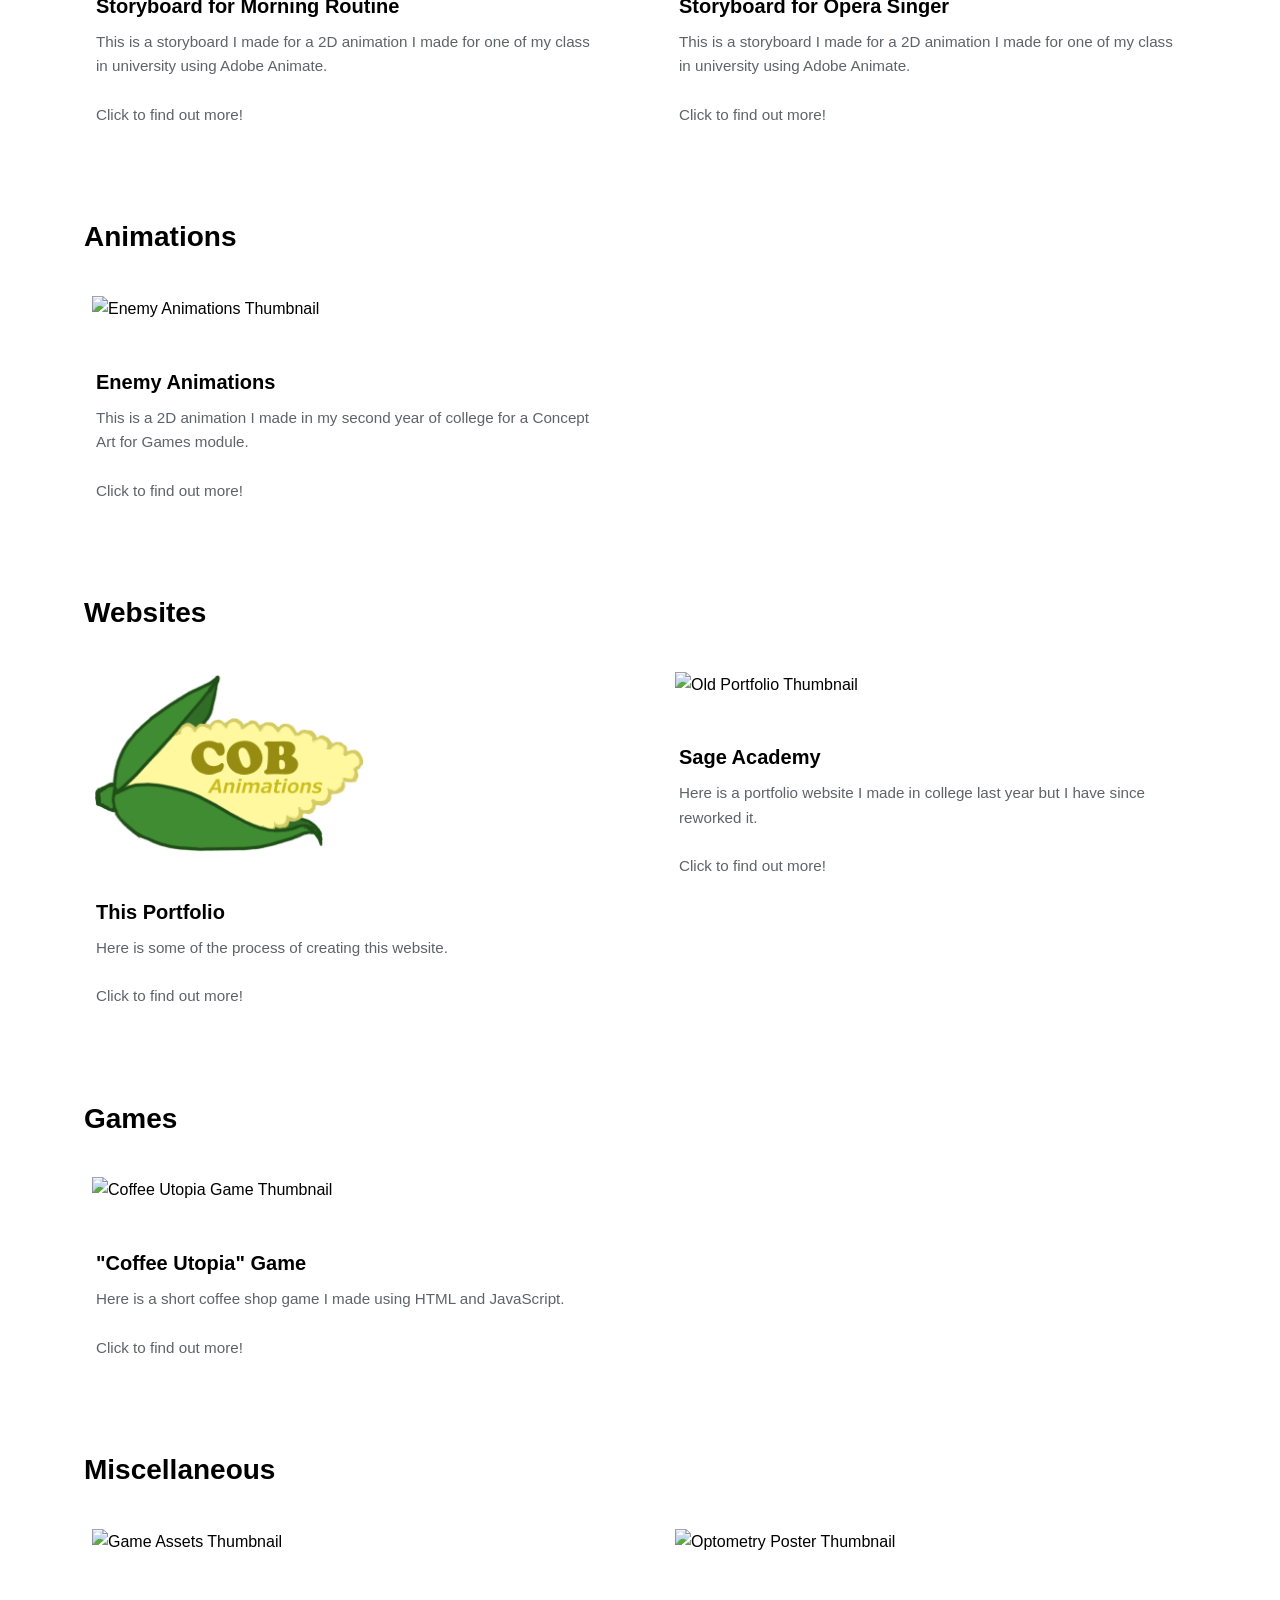
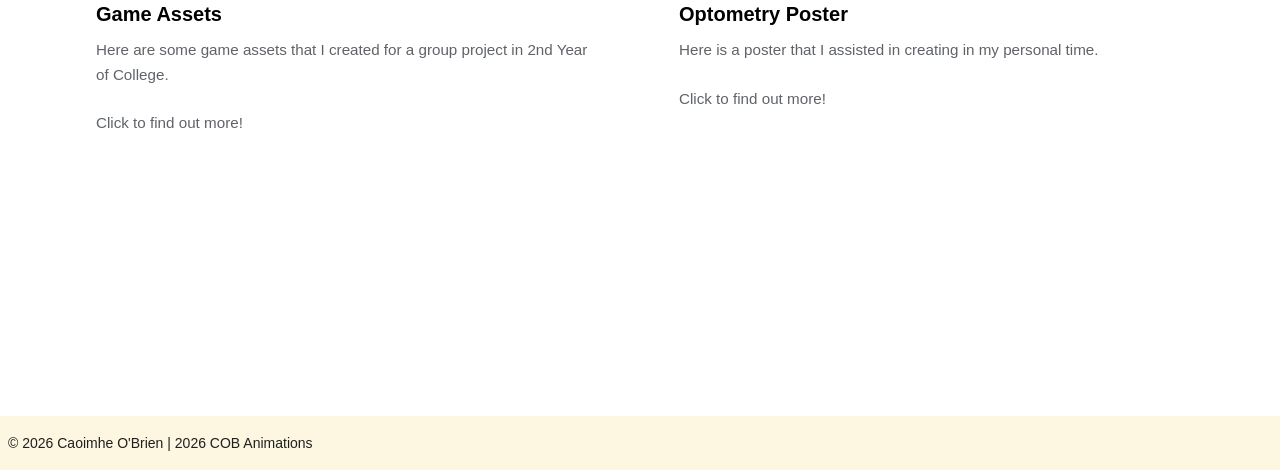
==== commit aec32844: "Fixed some styling issues and took out websites from digi art and art from uxui" ====
--- a/animation.html
+++ b/animation.html
@@ -6,14 +6,14 @@
     <meta name="viewport" content="width=device-width", initial-scale="1.0">
     <title>Caoimhe O'Brien Portfolio</title>
     <link rel="stylesheet" href="style.css">
-    <link rel="icon" type="image/x-icon" href="Assets/Logos/cob_animations_logo_transparent.png">
+    <link rel="icon" type="image/x-icon" href="Assets/Logos/COB_current_logo.png">
 </head>
 
 <body>
     <header class="header">
         <div class="container">
             <div class="logo">
-                <img src="Assets/Logos/cob_animations_logo_transparent.png" alt="Logo" id="logo-image">
+                <img src="Assets/Logos/COB_current_logo.png" alt="Logo" id="logo-image">
             </div>
             <div id="PageTitle">
                 <h1>Caoimhe O'Brien's Projects</h1>
@@ -36,7 +36,6 @@
             <button class ="filterButton" data-filter="conceptArt">Concept Art</button>
             <button class ="filterButton" data-filter="storyboard">Storyboards</button>
             <button class ="filterButton" data-filter="animation">Animations</button>
-            <button class ="filterButton" data-filter="website">Websites</button>
             <button class ="filterButton" data-filter="game">Games</button>
             <button class ="filterButton" data-filter="misc">Misc.</button>
     </div>
@@ -346,67 +345,6 @@
     </div>
 </div>
 
-<!------------------WEBSITES---------------------------
-<div id="SageAcademyModal" class="modal">
-    <span class="close">&times;</span>
-    Modal content 
-    <div class="modalContent">
-        <h2>Sage Academy</h2>
-        <div>
-            <p>Here is the link to the live page for this website: <a href="https://caoimheobrien.github.io/WebUIDesign_2025GroupProject/">Sage Academy Live link</a></p>
-            <p>Here is the link to the GitHub repo: <a href="https://github.com/CaoimheOBrien/WebUIDesign_2025GroupProject">GitHub Link</a></p>
-            <p>
-                This website was created as a group project for my Web UI Design module in Semester 2 of Year 2 of my degree.
-                <br><br>Our group was tasked with creating a website for a fictional educational institution called "Sage Academy". The website was to be designed to attract potential students and provide information about the courses and programs offered by the academy.
-                <br><br>As a group, we started by researching other educational websites to get an idea of what worked well and what didn't. We also brainstormed ideas for the layout and design of the website.
-                <br><br>Once we had a solid plan in place, we divided the work among the group members. I moved towards a leadership role in this project, as I had more experience with web design and development than some of the other group members. I took on the role of project manager, ensuring that everyone was on track and that the project was progressing smoothly.
-                <br><br>We used PenPot to create wireframes and prototypes for the website. This allowed us to visualize the layout and design of the website before we started coding.
-                <br><br>I was tasked with creating the sign-in, contact us, and quizzes pages for the website. I also created several components that were used throughout the site, such as buttons, cards and forms.
-                <br><br>We used a combination of HTML, CSS, and JavaScript to create the website. We also made sure to optimize the website for mobile devices, as we knew that many potential students would be accessing the site from their phones.
-                <br><br>Overall, I am very proud of the work that our group did on this project. The website turned out great, and I learned a lot about working through conflict resolution and collaboration in a team setting.
-            </p>
-            <div class="gallery">
-                <button class="previous" onclick="changeSlide(-1)"><</button>
-                    <div class="modalImage"><img src="Assets/SageAcademy/SageAcademy1.png" alt="Sage Academy page"> This is our home page. There were 2 types of accounts for this website: student and staff member.</div>
-                    <div class="modalImage"><img src="Assets/SageAcademy/SageAcademy3.png" alt="Sage Academy page">Upon choosing their affiliation,users are then asked to log in.</div>
-                    <div class="modalImage"><img src="Assets/SageAcademy/SageAcademy3.2.png" alt="Sage Academy page">Our sign-in page included fields for username and password, and were checked for validity.</div>
-                    <div class="modalImage"><img src="Assets/SageAcademy/SageAcademy3.3.png" alt="Sage Academy page"></div>
-                    <div class="modalImage"><img src="Assets/SageAcademy/SageAcademy4.1.png" alt="Sage Academy page">This is the "QUIZ" section, which I worked on. Students could take quizzes provided by their lecturers.</div>
-                    <div class="modalImage"><img src="Assets/SageAcademy/SageAcademy4.2.png" alt="Sage Academy page">The users were provided with their answers in real time, set by the lecturer.</div>
-                    <div class="modalImage"><img src="Assets/SageAcademy/SageAcademy4.3.png" alt="Sage Academy page"></div>
-                    <div class="modalImage"><img src="Assets/SageAcademy/SageAcademy2.png" alt="Sage Academy page">This is the "CONTACT US" page, which I also worked on.</div>
-                <button class="next" onclick="changeSlide(1)">></button>
-            </div>
-        </div>
-    </div>
-</div>
-
-<div id="oldPortfolioModal" class="modal">
-    <span class="close">&times;</span>
-    - Modal content -
-    <div class="modalContent">
-        <h2>My Old Portfolio</h2>
-        <img class="modalImageOP" src="Assets/OldPortfolio/OldPortfolio_Thumbnail.png" alt="This Portfolio Thumbnail">
-        <div>
-            <p>
-                Here is the link to the live page for this website: <a href="https://caoimheobrien.github.io/Portfolio_CaoimheOBrien_LiborsClass/">Old Portfolio Live link</a></p>
-            <p>Here is the link to the GitHub repository: <a href="https://github.com/CaoimheOBrien/Portfolio_CaoimheOBrien_LiborsClass">Repo for old portfolio</a></p>
-            <p> I created this portfolio website as part of my Web UI  a Design module in Semester 2 of Year 2 of my degree.
-            <br><br>The website was designed to showcase my skills and experience as a web designer and developer. I wanted to create a website that was visually appealing, easy to navigate, and provided a sense of who I was not only as a designer but also as a creative.
-            <br><br> I started out by looking at other portfolio websites for inspiration. I took note of the layouts, color schemes, and typography that I liked and used them to inform my own design. I liked the use of dark colours in a lot of the sites but when I implemented into my own site, I don't think it came across as well.
-            <br><br> I used PenPot to create wireframes and prototypes for the website. This allowed me to visualize the layout and design of the website before I started coding.
-            <br><br> I used a combination of HTML, CSS, and JavaScript to create the website. I made sure to optimize the website for mobile devices, as I knew that many potential employers would be accessing the site from their phones.
-            <br><br> When I first finnished this project I was very happy with its outcome but now I feel that it does not accurately represent my skills and personality as a designer. I have learned a lot since creating this website, so I created a new portfolio that better reflects who I am and what I can do under the guidance of my internship at UNUM.
-            </p>
-        </div>
-        <img class="modalImageOP" src="Assets/OldPortfolio/Notes-and-Research_Portfolio.png" alt="Notes and research on my old portfolio">
-        <img class="modalImageOP" src="Assets/OldPortfolio/Portfolio_HOME_old.png" alt="My old portfolio home page">
-        <img class="modalImageOP" src="Assets/OldPortfolio/Portfolio_PROJECTS_old.png" alt="My old portfolio projects page">
-        <img class="modalImageOP" src="Assets/OldPortfolio/Portfolio_PROJECTS_ReadMoreToggled_old.jpeg" alt="My old portfolio projects page with read more toggled">
-        <img class="modalImageOP" src="Assets/OldPortfolio/Portfolio_CONTACT_old.png" alt="My old portfolio contact me page">
-    </div>
-</div> -->
-
 <!------------------GAMES----------------------------->
 <div id="coffeeUtopiaModal" class="modal">
     <span class="close">&times;</span>
--- a/style.css
+++ b/style.css
@@ -171,14 +171,21 @@
     background: var(--card-bg);
     border: 4px solid var(--accent-color);
     border-radius: var(--border-radius);
-    padding: 1rem 3rem;
-    font-size: 48px;
-    color: #1F1F1F;
-    cursor: pointer;
-    transition: var(--transition);
-    position: relative;
-    overflow: hidden;
-
+    display: flex;
+    align-items: center;
+    justify-content: center;
+    padding: 10px 18px;
+    text-decoration: none;
+    color: #1f1f1f;
+    font-size: 56px;
+    transition: all 0.3s ease;
+}
+
+.homeButton:hover {
+    background-color: var(--accent-light);
+    color: var(--accent);
+    transform: scale(1.05);
+    box-shadow: 0 6px 12px rgba(0, 0, 0, 0.2);
 }
 
 /*----------------------------------------------------------------------------------------------------------------------*/
@@ -384,7 +391,7 @@
 #aboutMeAside{
     width: 50%;
     max-width: 350px;
-    margin: 4rem 2rem;
+    margin: 4rem 12rem;
     padding: 1rem;
     float: right;
     background: var(--accent-light);
@@ -409,7 +416,7 @@
     margin: auto; 
     width: 100%;
     min-width: 100px;
-    max-width: 2800px;
+    max-width: 3800px;
     height: 100%;
     max-height: 120vh;
     background: rgba(10, 10, 10, 0.7);
@@ -518,9 +525,8 @@
     padding: 1rem 0.5rem;
     background: var(--card-bg);
     color: var(--light-text);
-    margin-top: 3rem;
+    margin-top: 13rem;
     bottom: 0;
-    border-top: 1px solid #e5e5e5;
     animation: fadeIn 0.8s ease;
 }
 
